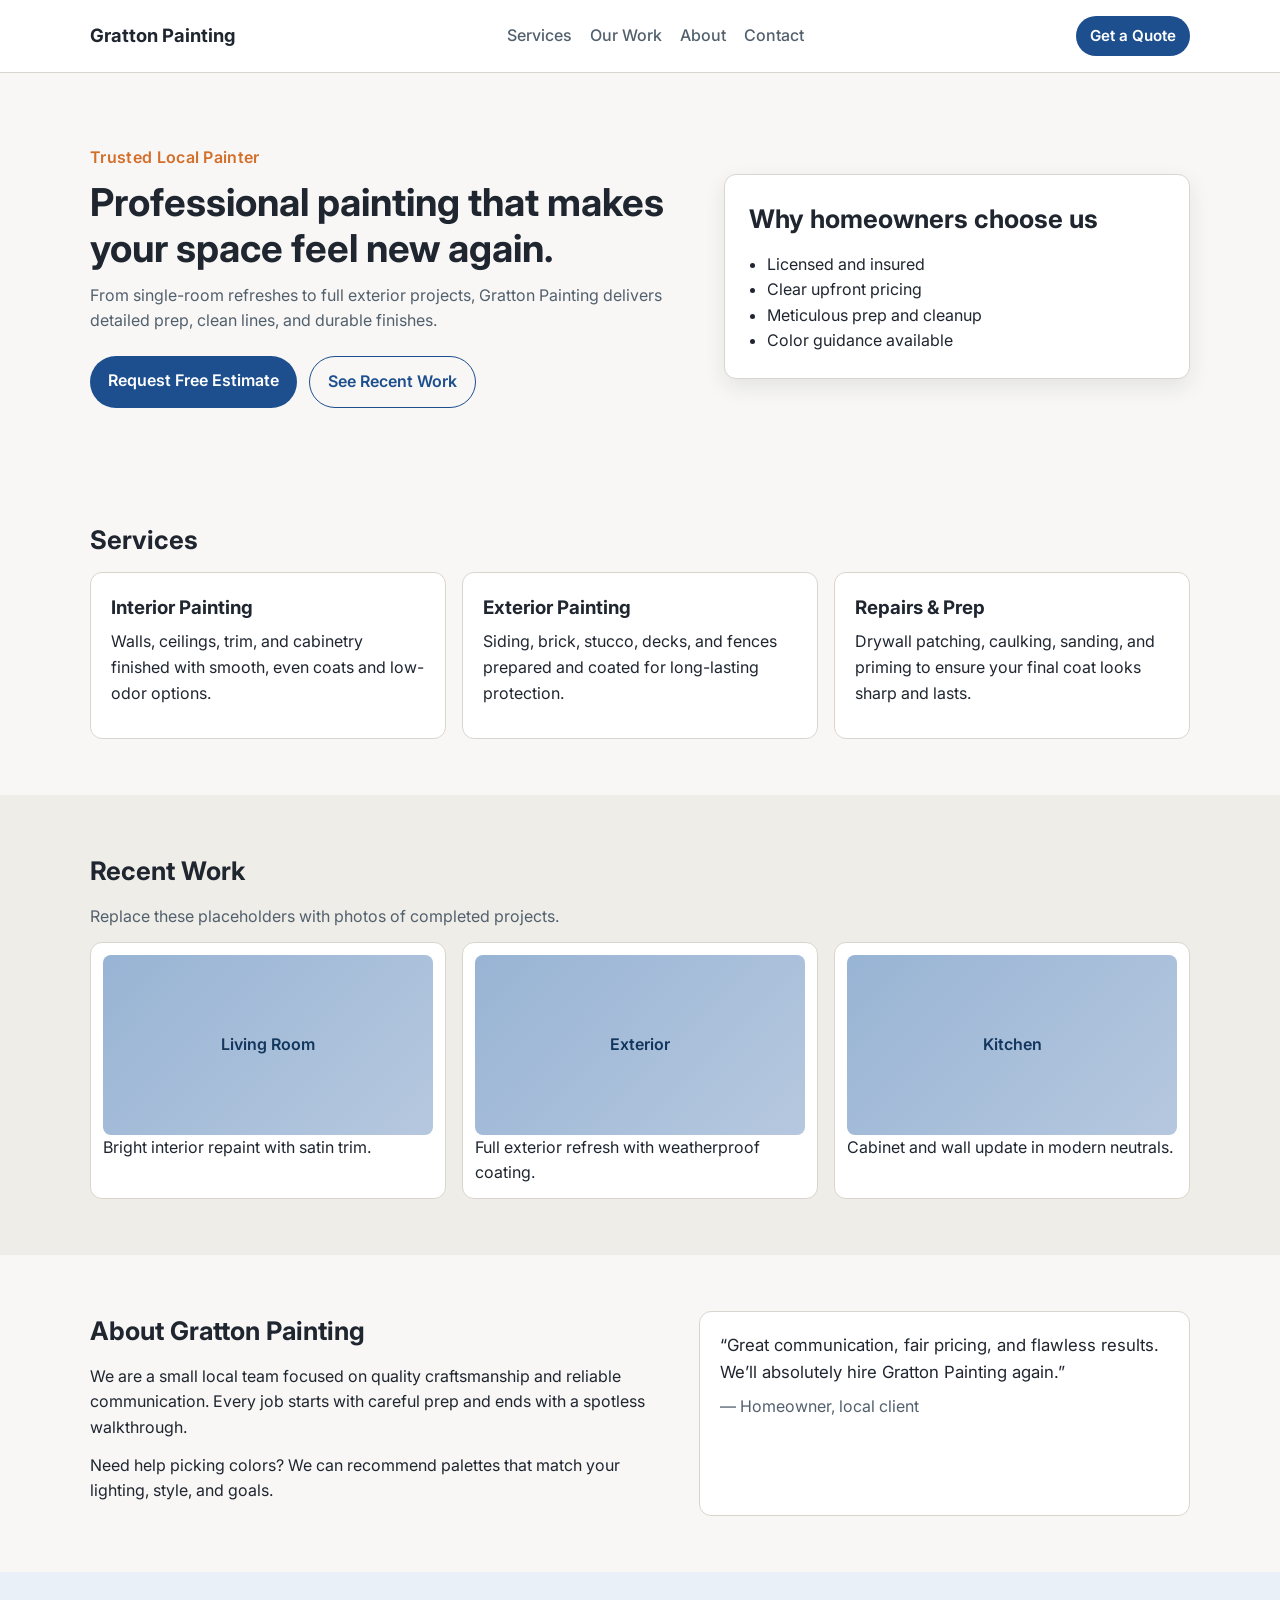
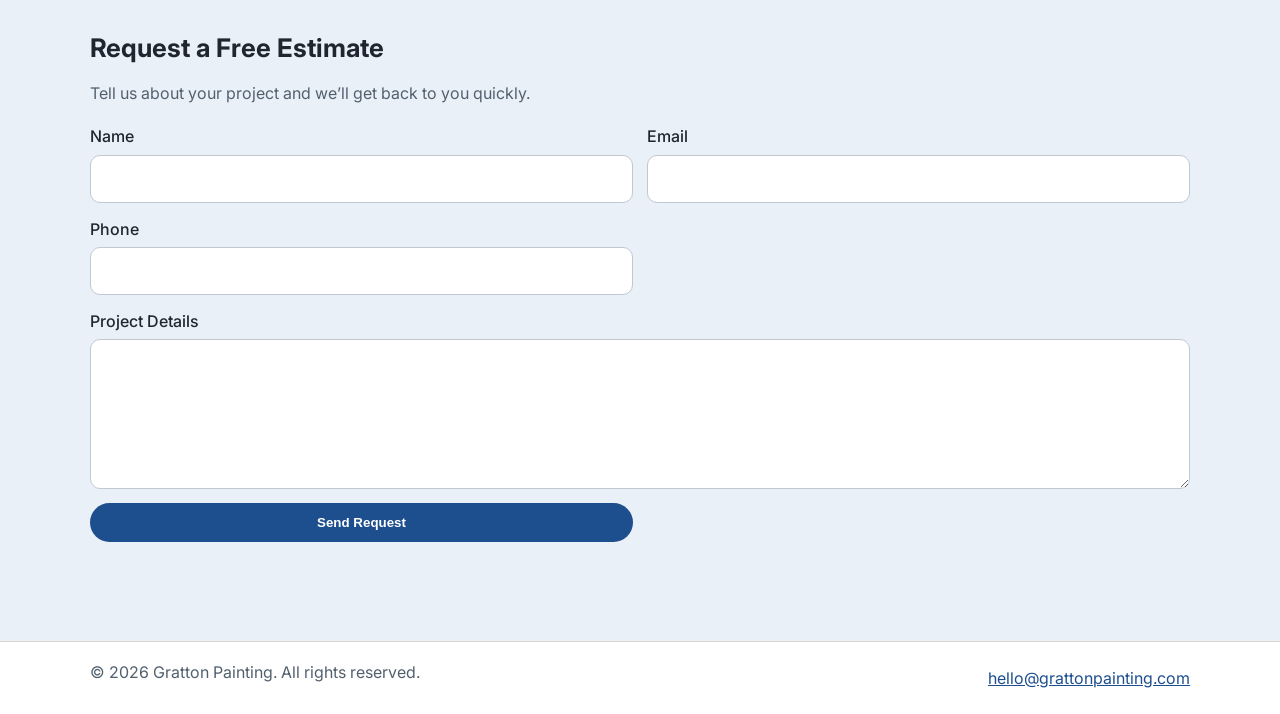
==== GrattonPainting/index.html @ 3ad01ba9 "Add GrattonPainting marketing site starter Co-authored-by: rdytowrk <rdytowrk@users.noreply.github.c" ====
<!doctype html>
<html lang="en">
  <head>
    <meta charset="UTF-8" />
    <meta name="viewport" content="width=device-width, initial-scale=1.0" />
    <meta
      name="description"
      content="Gratton Painting delivers residential and commercial painting with reliable prep, clean finishes, and friendly service."
    />
    <title>Gratton Painting | Interior & Exterior Painting</title>
    <link rel="preconnect" href="https://fonts.googleapis.com" />
    <link rel="preconnect" href="https://fonts.gstatic.com" crossorigin />
    <link
      href="https://fonts.googleapis.com/css2?family=Inter:wght@400;500;600;700&display=swap"
      rel="stylesheet"
    />
    <link rel="stylesheet" href="styles.css" />
  </head>
  <body>
    <header class="site-header">
      <div class="container nav-wrap">
        <a href="#top" class="brand">Gratton Painting</a>
        <nav aria-label="Primary navigation">
          <ul class="nav-list">
            <li><a href="#services">Services</a></li>
            <li><a href="#work">Our Work</a></li>
            <li><a href="#about">About</a></li>
            <li><a href="#contact">Contact</a></li>
          </ul>
        </nav>
        <a class="btn btn-small" href="#contact">Get a Quote</a>
      </div>
    </header>

    <main id="top">
      <section class="hero">
        <div class="container hero-grid">
          <div>
            <p class="eyebrow">Trusted Local Painter</p>
            <h1>Professional painting that makes your space feel new again.</h1>
            <p class="hero-copy">
              From single-room refreshes to full exterior projects, Gratton
              Painting delivers detailed prep, clean lines, and durable
              finishes.
            </p>
            <div class="hero-actions">
              <a class="btn" href="#contact">Request Free Estimate</a>
              <a class="btn btn-outline" href="#work">See Recent Work</a>
            </div>
          </div>
          <div class="hero-card" aria-hidden="true">
            <h2>Why homeowners choose us</h2>
            <ul>
              <li>Licensed and insured</li>
              <li>Clear upfront pricing</li>
              <li>Meticulous prep and cleanup</li>
              <li>Color guidance available</li>
            </ul>
          </div>
        </div>
      </section>

      <section id="services" class="section">
        <div class="container">
          <h2>Services</h2>
          <div class="card-grid">
            <article class="card">
              <h3>Interior Painting</h3>
              <p>
                Walls, ceilings, trim, and cabinetry finished with smooth,
                even coats and low-odor options.
              </p>
            </article>
            <article class="card">
              <h3>Exterior Painting</h3>
              <p>
                Siding, brick, stucco, decks, and fences prepared and coated
                for long-lasting protection.
              </p>
            </article>
            <article class="card">
              <h3>Repairs & Prep</h3>
              <p>
                Drywall patching, caulking, sanding, and priming to ensure your
                final coat looks sharp and lasts.
              </p>
            </article>
          </div>
        </div>
      </section>

      <section id="work" class="section section-muted">
        <div class="container">
          <h2>Recent Work</h2>
          <p class="section-copy">
            Replace these placeholders with photos of completed projects.
          </p>
          <div class="gallery-grid">
            <figure class="gallery-item">
              <div class="placeholder" aria-hidden="true">Living Room</div>
              <figcaption>Bright interior repaint with satin trim.</figcaption>
            </figure>
            <figure class="gallery-item">
              <div class="placeholder" aria-hidden="true">Exterior</div>
              <figcaption>Full exterior refresh with weatherproof coating.</figcaption>
            </figure>
            <figure class="gallery-item">
              <div class="placeholder" aria-hidden="true">Kitchen</div>
              <figcaption>Cabinet and wall update in modern neutrals.</figcaption>
            </figure>
          </div>
        </div>
      </section>

      <section id="about" class="section">
        <div class="container about-wrap">
          <div>
            <h2>About Gratton Painting</h2>
            <p>
              We are a small local team focused on quality craftsmanship and
              reliable communication. Every job starts with careful prep and
              ends with a spotless walkthrough.
            </p>
            <p>
              Need help picking colors? We can recommend palettes that match
              your lighting, style, and goals.
            </p>
          </div>
          <aside class="testimonial">
            <blockquote>
              “Great communication, fair pricing, and flawless results. We’ll
              absolutely hire Gratton Painting again.”
            </blockquote>
            <p class="testimonial-author">— Homeowner, local client</p>
          </aside>
        </div>
      </section>

      <section id="contact" class="section section-accent">
        <div class="container">
          <h2>Request a Free Estimate</h2>
          <p class="section-copy">
            Tell us about your project and we’ll get back to you quickly.
          </p>
          <form class="contact-form" action="#" method="post">
            <label>
              Name
              <input type="text" name="name" required />
            </label>
            <label>
              Email
              <input type="email" name="email" required />
            </label>
            <label>
              Phone
              <input type="tel" name="phone" />
            </label>
            <label class="full-width">
              Project Details
              <textarea name="message" rows="5" required></textarea>
            </label>
            <button class="btn" type="submit">Send Request</button>
          </form>
          <p id="form-status" class="form-status" aria-live="polite"></p>
        </div>
      </section>
    </main>

    <footer class="site-footer">
      <div class="container footer-wrap">
        <p>&copy; <span id="year"></span> Gratton Painting. All rights reserved.</p>
        <a href="mailto:hello@grattonpainting.com">hello@grattonpainting.com</a>
      </div>
    </footer>

    <script src="script.js"></script>
  </body>
</html>
---- GrattonPainting/styles.css ----
:root {
  --bg: #f8f7f5;
  --surface: #ffffff;
  --surface-muted: #efede8;
  --text: #1f2630;
  --text-soft: #52606e;
  --primary: #1d4f8f;
  --primary-dark: #163e70;
  --accent: #d36f2b;
  --border: #d9d5ce;
  --radius: 12px;
  --shadow: 0 8px 22px rgba(12, 29, 45, 0.09);
}

*,
*::before,
*::after {
  box-sizing: border-box;
}

body {
  margin: 0;
  font-family: "Inter", system-ui, -apple-system, BlinkMacSystemFont, "Segoe UI",
    sans-serif;
  color: var(--text);
  background: var(--bg);
  line-height: 1.6;
}

a {
  color: var(--primary);
}

.container {
  width: min(1100px, 92%);
  margin: 0 auto;
}

.site-header {
  position: sticky;
  top: 0;
  background: rgba(255, 255, 255, 0.95);
  backdrop-filter: blur(8px);
  border-bottom: 1px solid var(--border);
  z-index: 10;
}

.nav-wrap {
  min-height: 72px;
  display: flex;
  align-items: center;
  justify-content: space-between;
  gap: 16px;
}

.brand {
  color: var(--text);
  text-decoration: none;
  font-weight: 700;
  font-size: 1.15rem;
}

.nav-list {
  display: flex;
  gap: 18px;
  list-style: none;
  margin: 0;
  padding: 0;
}

.nav-list a {
  text-decoration: none;
  color: var(--text-soft);
  font-weight: 500;
}

.nav-list a:hover {
  color: var(--primary);
}

.hero {
  padding: 72px 0 56px;
}

.hero-grid {
  display: grid;
  grid-template-columns: 1.3fr 1fr;
  gap: 28px;
  align-items: center;
}

.eyebrow {
  display: inline-block;
  margin-bottom: 8px;
  color: var(--accent);
  font-weight: 600;
  letter-spacing: 0.02em;
}

h1 {
  font-size: clamp(2rem, 3vw, 3rem);
  line-height: 1.2;
  margin: 0 0 12px;
}

h2 {
  font-size: clamp(1.5rem, 2vw, 2rem);
  margin: 0 0 12px;
}

h3 {
  margin: 0 0 6px;
}

p {
  margin: 0 0 12px;
}

.hero-copy,
.section-copy {
  color: var(--text-soft);
  max-width: 70ch;
}

.hero-card {
  background: var(--surface);
  border: 1px solid var(--border);
  border-radius: var(--radius);
  box-shadow: var(--shadow);
  padding: 24px;
}

.hero-card ul {
  margin: 12px 0 0;
  padding-left: 18px;
}

.hero-actions {
  display: flex;
  gap: 12px;
  margin-top: 22px;
  flex-wrap: wrap;
}

.btn {
  display: inline-block;
  background: var(--primary);
  color: #fff;
  text-decoration: none;
  border: 0;
  border-radius: 999px;
  padding: 12px 18px;
  font-weight: 600;
  cursor: pointer;
}

.btn:hover {
  background: var(--primary-dark);
}

.btn-outline {
  background: transparent;
  color: var(--primary);
  border: 1px solid var(--primary);
}

.btn-outline:hover {
  color: #fff;
  background: var(--primary);
}

.btn-small {
  padding: 8px 14px;
  font-size: 0.95rem;
}

.section {
  padding: 56px 0;
}

.section-muted {
  background: var(--surface-muted);
}

.section-accent {
  background: #eaf0f8;
}

.card-grid {
  display: grid;
  gap: 16px;
  grid-template-columns: repeat(3, minmax(0, 1fr));
}

.card {
  background: var(--surface);
  border: 1px solid var(--border);
  border-radius: var(--radius);
  padding: 20px;
}

.gallery-grid {
  display: grid;
  grid-template-columns: repeat(3, minmax(0, 1fr));
  gap: 16px;
}

.gallery-item {
  background: var(--surface);
  border: 1px solid var(--border);
  border-radius: var(--radius);
  padding: 12px;
  margin: 0;
}

.placeholder {
  height: 180px;
  border-radius: 8px;
  background: linear-gradient(135deg, #98b4d4, #b6c8df);
  display: grid;
  place-items: center;
  font-weight: 600;
  color: #12365d;
}

.about-wrap {
  display: grid;
  grid-template-columns: 1.2fr 1fr;
  gap: 20px;
}

.testimonial {
  background: var(--surface);
  border: 1px solid var(--border);
  border-radius: var(--radius);
  padding: 20px;
}

.testimonial blockquote {
  margin: 0 0 8px;
  font-size: 1.05rem;
}

.testimonial-author {
  margin: 0;
  color: var(--text-soft);
}

.contact-form {
  margin-top: 18px;
  display: grid;
  grid-template-columns: repeat(2, minmax(0, 1fr));
  gap: 14px;
}

.contact-form label {
  display: flex;
  flex-direction: column;
  gap: 5px;
  font-weight: 500;
}

.full-width {
  grid-column: 1 / -1;
}

input,
textarea {
  width: 100%;
  padding: 10px 12px;
  border: 1px solid #bfc8d3;
  border-radius: 10px;
  font: inherit;
}

input:focus,
textarea:focus {
  outline: 2px solid #9fbde4;
  outline-offset: 1px;
}

.form-status {
  min-height: 1.2em;
  margin-top: 12px;
  color: var(--primary-dark);
  font-weight: 500;
}

.site-footer {
  border-top: 1px solid var(--border);
  background: #fff;
}

.footer-wrap {
  min-height: 72px;
  display: flex;
  align-items: center;
  justify-content: space-between;
  gap: 12px;
  color: var(--text-soft);
}

@media (max-width: 900px) {
  .hero-grid,
  .about-wrap {
    grid-template-columns: 1fr;
  }

  .card-grid,
  .gallery-grid {
    grid-template-columns: 1fr 1fr;
  }
}

@media (max-width: 720px) {
  .nav-wrap {
    flex-wrap: wrap;
    padding: 10px 0;
  }

  .nav-list {
    order: 3;
    width: 100%;
    justify-content: space-between;
  }

  .card-grid,
  .gallery-grid,
  .contact-form {
    grid-template-columns: 1fr;
  }

  .footer-wrap {
    flex-direction: column;
    justify-content: center;
    text-align: center;
    padding: 12px 0;
  }
}
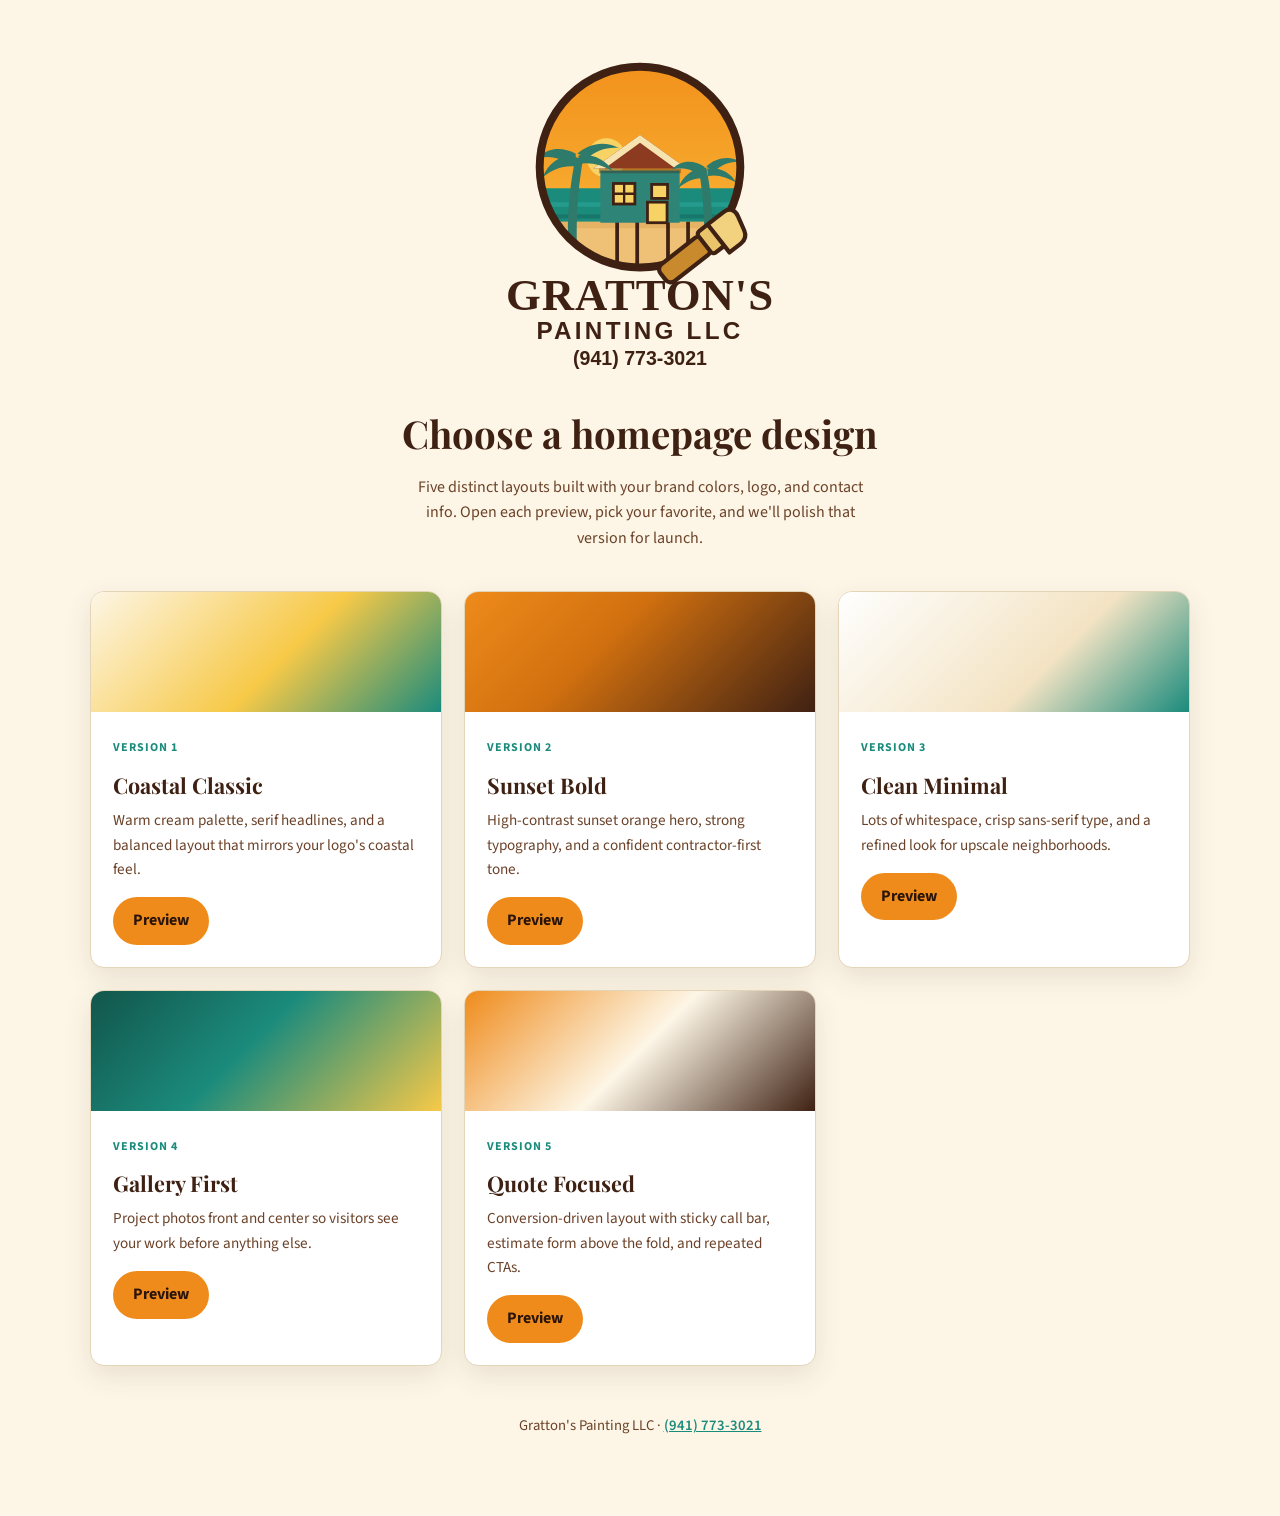
==== commit 0bf088fb: "Complete GrattonPainting site with five design versions - Add five branded homepage designs (coastal" ====
--- a/GrattonPainting/index.html
+++ b/GrattonPainting/index.html
@@ -3,176 +3,259 @@
   <head>
     <meta charset="UTF-8" />
     <meta name="viewport" content="width=device-width, initial-scale=1.0" />
+    <title>Gratton's Painting LLC — Design Chooser</title>
     <meta
       name="description"
-      content="Gratton Painting delivers residential and commercial painting with reliable prep, clean finishes, and friendly service."
+      content="Preview five homepage design options for Gratton's Painting LLC and pick the one you want to launch."
     />
-    <title>Gratton Painting | Interior & Exterior Painting</title>
     <link rel="preconnect" href="https://fonts.googleapis.com" />
     <link rel="preconnect" href="https://fonts.gstatic.com" crossorigin />
     <link
-      href="https://fonts.googleapis.com/css2?family=Inter:wght@400;500;600;700&display=swap"
+      href="https://fonts.googleapis.com/css2?family=Playfair+Display:wght@600;700&family=Source+Sans+3:wght@400;600;700&display=swap"
       rel="stylesheet"
     />
-    <link rel="stylesheet" href="styles.css" />
+    <style>
+      :root {
+        --brown: #3f2113;
+        --brown-soft: #6b4229;
+        --orange: #ef8b1b;
+        --teal: #1b8b7c;
+        --sand: #f3e3c3;
+        --cream: #fdf6e6;
+        --surface: #ffffff;
+        --border: #e3d5b8;
+        --radius: 14px;
+        --shadow: 0 10px 28px rgba(63, 33, 19, 0.1);
+      }
+
+      *,
+      *::before,
+      *::after {
+        box-sizing: border-box;
+      }
+
+      body {
+        margin: 0;
+        font-family: "Source Sans 3", system-ui, sans-serif;
+        background: var(--cream);
+        color: var(--brown);
+        line-height: 1.6;
+      }
+
+      .wrap {
+        width: min(1100px, 92%);
+        margin: 0 auto;
+        padding: 48px 0 64px;
+      }
+
+      header {
+        text-align: center;
+        margin-bottom: 40px;
+      }
+
+      .logo {
+        width: min(280px, 70%);
+        margin: 0 auto 20px;
+      }
+
+      h1 {
+        font-family: "Playfair Display", Georgia, serif;
+        font-size: clamp(1.8rem, 3vw, 2.6rem);
+        margin: 0 0 10px;
+      }
+
+      .lede {
+        color: var(--brown-soft);
+        max-width: 58ch;
+        margin: 0 auto;
+      }
+
+      .grid {
+        display: grid;
+        grid-template-columns: repeat(auto-fit, minmax(300px, 1fr));
+        gap: 22px;
+      }
+
+      .card {
+        background: var(--surface);
+        border: 1px solid var(--border);
+        border-radius: var(--radius);
+        box-shadow: var(--shadow);
+        overflow: hidden;
+        transition: transform 0.15s ease, box-shadow 0.15s ease;
+      }
+
+      .card:hover {
+        transform: translateY(-3px);
+        box-shadow: 0 14px 36px rgba(63, 33, 19, 0.14);
+      }
+
+      .swatch {
+        height: 120px;
+      }
+
+      .swatch-v1 {
+        background: linear-gradient(135deg, #fdf6e6, #f7c948 55%, #1b8b7c);
+      }
+
+      .swatch-v2 {
+        background: linear-gradient(135deg, #ef8b1b, #d1700f 40%, #3f2113);
+      }
+
+      .swatch-v3 {
+        background: linear-gradient(135deg, #ffffff, #f3e3c3 60%, #1b8b7c);
+      }
+
+      .swatch-v4 {
+        background: linear-gradient(135deg, #12554b, #1b8b7c 45%, #f7c948);
+      }
+
+      .swatch-v5 {
+        background: linear-gradient(135deg, #ef8b1b, #fdf6e6 50%, #3f2113);
+      }
+
+      .card-body {
+        padding: 22px;
+      }
+
+      .card h2 {
+        font-family: "Playfair Display", Georgia, serif;
+        font-size: 1.35rem;
+        margin: 0 0 6px;
+      }
+
+      .tag {
+        display: inline-block;
+        font-size: 0.75rem;
+        font-weight: 700;
+        letter-spacing: 0.08em;
+        text-transform: uppercase;
+        color: var(--teal);
+        margin-bottom: 10px;
+      }
+
+      .card p {
+        margin: 0 0 16px;
+        color: var(--brown-soft);
+        font-size: 0.95rem;
+      }
+
+      .btn {
+        display: inline-block;
+        background: var(--orange);
+        color: #2a1409;
+        text-decoration: none;
+        font-weight: 700;
+        padding: 11px 20px;
+        border-radius: 999px;
+      }
+
+      .btn:hover {
+        background: #d1700f;
+      }
+
+      footer {
+        text-align: center;
+        margin-top: 48px;
+        color: var(--brown-soft);
+        font-size: 0.92rem;
+      }
+
+      footer a {
+        color: var(--teal);
+        font-weight: 600;
+      }
+    </style>
   </head>
   <body>
-    <header class="site-header">
-      <div class="container nav-wrap">
-        <a href="#top" class="brand">Gratton Painting</a>
-        <nav aria-label="Primary navigation">
-          <ul class="nav-list">
-            <li><a href="#services">Services</a></li>
-            <li><a href="#work">Our Work</a></li>
-            <li><a href="#about">About</a></li>
-            <li><a href="#contact">Contact</a></li>
-          </ul>
-        </nav>
-        <a class="btn btn-small" href="#contact">Get a Quote</a>
+    <div class="wrap">
+      <header>
+        <img
+          class="logo"
+          src="assets/logo.svg"
+          alt="Gratton's Painting LLC"
+        />
+        <h1>Choose a homepage design</h1>
+        <p class="lede">
+          Five distinct layouts built with your brand colors, logo, and
+          contact info. Open each preview, pick your favorite, and we'll polish
+          that version for launch.
+        </p>
+      </header>
+
+      <div class="grid">
+        <article class="card">
+          <div class="swatch swatch-v1" aria-hidden="true"></div>
+          <div class="card-body">
+            <span class="tag">Version 1</span>
+            <h2>Coastal Classic</h2>
+            <p>
+              Warm cream palette, serif headlines, and a balanced layout that
+              mirrors your logo's coastal feel.
+            </p>
+            <a class="btn" href="versions/v1-coastal-classic/">Preview</a>
+          </div>
+        </article>
+
+        <article class="card">
+          <div class="swatch swatch-v2" aria-hidden="true"></div>
+          <div class="card-body">
+            <span class="tag">Version 2</span>
+            <h2>Sunset Bold</h2>
+            <p>
+              High-contrast sunset orange hero, strong typography, and a
+              confident contractor-first tone.
+            </p>
+            <a class="btn" href="versions/v2-sunset-bold/">Preview</a>
+          </div>
+        </article>
+
+        <article class="card">
+          <div class="swatch swatch-v3" aria-hidden="true"></div>
+          <div class="card-body">
+            <span class="tag">Version 3</span>
+            <h2>Clean Minimal</h2>
+            <p>
+              Lots of whitespace, crisp sans-serif type, and a refined look for
+              upscale neighborhoods.
+            </p>
+            <a class="btn" href="versions/v3-clean-minimal/">Preview</a>
+          </div>
+        </article>
+
+        <article class="card">
+          <div class="swatch swatch-v4" aria-hidden="true"></div>
+          <div class="card-body">
+            <span class="tag">Version 4</span>
+            <h2>Gallery First</h2>
+            <p>
+              Project photos front and center so visitors see your work before
+              anything else.
+            </p>
+            <a class="btn" href="versions/v4-gallery-first/">Preview</a>
+          </div>
+        </article>
+
+        <article class="card">
+          <div class="swatch swatch-v5" aria-hidden="true"></div>
+          <div class="card-body">
+            <span class="tag">Version 5</span>
+            <h2>Quote Focused</h2>
+            <p>
+              Conversion-driven layout with sticky call bar, estimate form above
+              the fold, and repeated CTAs.
+            </p>
+            <a class="btn" href="versions/v5-quote-focused/">Preview</a>
+          </div>
+        </article>
       </div>
-    </header>
-
-    <main id="top">
-      <section class="hero">
-        <div class="container hero-grid">
-          <div>
-            <p class="eyebrow">Trusted Local Painter</p>
-            <h1>Professional painting that makes your space feel new again.</h1>
-            <p class="hero-copy">
-              From single-room refreshes to full exterior projects, Gratton
-              Painting delivers detailed prep, clean lines, and durable
-              finishes.
-            </p>
-            <div class="hero-actions">
-              <a class="btn" href="#contact">Request Free Estimate</a>
-              <a class="btn btn-outline" href="#work">See Recent Work</a>
-            </div>
-          </div>
-          <div class="hero-card" aria-hidden="true">
-            <h2>Why homeowners choose us</h2>
-            <ul>
-              <li>Licensed and insured</li>
-              <li>Clear upfront pricing</li>
-              <li>Meticulous prep and cleanup</li>
-              <li>Color guidance available</li>
-            </ul>
-          </div>
-        </div>
-      </section>
-
-      <section id="services" class="section">
-        <div class="container">
-          <h2>Services</h2>
-          <div class="card-grid">
-            <article class="card">
-              <h3>Interior Painting</h3>
-              <p>
-                Walls, ceilings, trim, and cabinetry finished with smooth,
-                even coats and low-odor options.
-              </p>
-            </article>
-            <article class="card">
-              <h3>Exterior Painting</h3>
-              <p>
-                Siding, brick, stucco, decks, and fences prepared and coated
-                for long-lasting protection.
-              </p>
-            </article>
-            <article class="card">
-              <h3>Repairs & Prep</h3>
-              <p>
-                Drywall patching, caulking, sanding, and priming to ensure your
-                final coat looks sharp and lasts.
-              </p>
-            </article>
-          </div>
-        </div>
-      </section>
-
-      <section id="work" class="section section-muted">
-        <div class="container">
-          <h2>Recent Work</h2>
-          <p class="section-copy">
-            Replace these placeholders with photos of completed projects.
-          </p>
-          <div class="gallery-grid">
-            <figure class="gallery-item">
-              <div class="placeholder" aria-hidden="true">Living Room</div>
-              <figcaption>Bright interior repaint with satin trim.</figcaption>
-            </figure>
-            <figure class="gallery-item">
-              <div class="placeholder" aria-hidden="true">Exterior</div>
-              <figcaption>Full exterior refresh with weatherproof coating.</figcaption>
-            </figure>
-            <figure class="gallery-item">
-              <div class="placeholder" aria-hidden="true">Kitchen</div>
-              <figcaption>Cabinet and wall update in modern neutrals.</figcaption>
-            </figure>
-          </div>
-        </div>
-      </section>
-
-      <section id="about" class="section">
-        <div class="container about-wrap">
-          <div>
-            <h2>About Gratton Painting</h2>
-            <p>
-              We are a small local team focused on quality craftsmanship and
-              reliable communication. Every job starts with careful prep and
-              ends with a spotless walkthrough.
-            </p>
-            <p>
-              Need help picking colors? We can recommend palettes that match
-              your lighting, style, and goals.
-            </p>
-          </div>
-          <aside class="testimonial">
-            <blockquote>
-              “Great communication, fair pricing, and flawless results. We’ll
-              absolutely hire Gratton Painting again.”
-            </blockquote>
-            <p class="testimonial-author">— Homeowner, local client</p>
-          </aside>
-        </div>
-      </section>
-
-      <section id="contact" class="section section-accent">
-        <div class="container">
-          <h2>Request a Free Estimate</h2>
-          <p class="section-copy">
-            Tell us about your project and we’ll get back to you quickly.
-          </p>
-          <form class="contact-form" action="#" method="post">
-            <label>
-              Name
-              <input type="text" name="name" required />
-            </label>
-            <label>
-              Email
-              <input type="email" name="email" required />
-            </label>
-            <label>
-              Phone
-              <input type="tel" name="phone" />
-            </label>
-            <label class="full-width">
-              Project Details
-              <textarea name="message" rows="5" required></textarea>
-            </label>
-            <button class="btn" type="submit">Send Request</button>
-          </form>
-          <p id="form-status" class="form-status" aria-live="polite"></p>
-        </div>
-      </section>
-    </main>
-
-    <footer class="site-footer">
-      <div class="container footer-wrap">
-        <p>&copy; <span id="year"></span> Gratton Painting. All rights reserved.</p>
-        <a href="mailto:hello@grattonpainting.com">hello@grattonpainting.com</a>
-      </div>
-    </footer>
-
-    <script src="script.js"></script>
+
+      <footer>
+        <p>
+          Gratton's Painting LLC &middot;
+          <a href="tel:+19417733021">(941) 773-3021</a>
+        </p>
+      </footer>
+    </div>
   </body>
 </html>
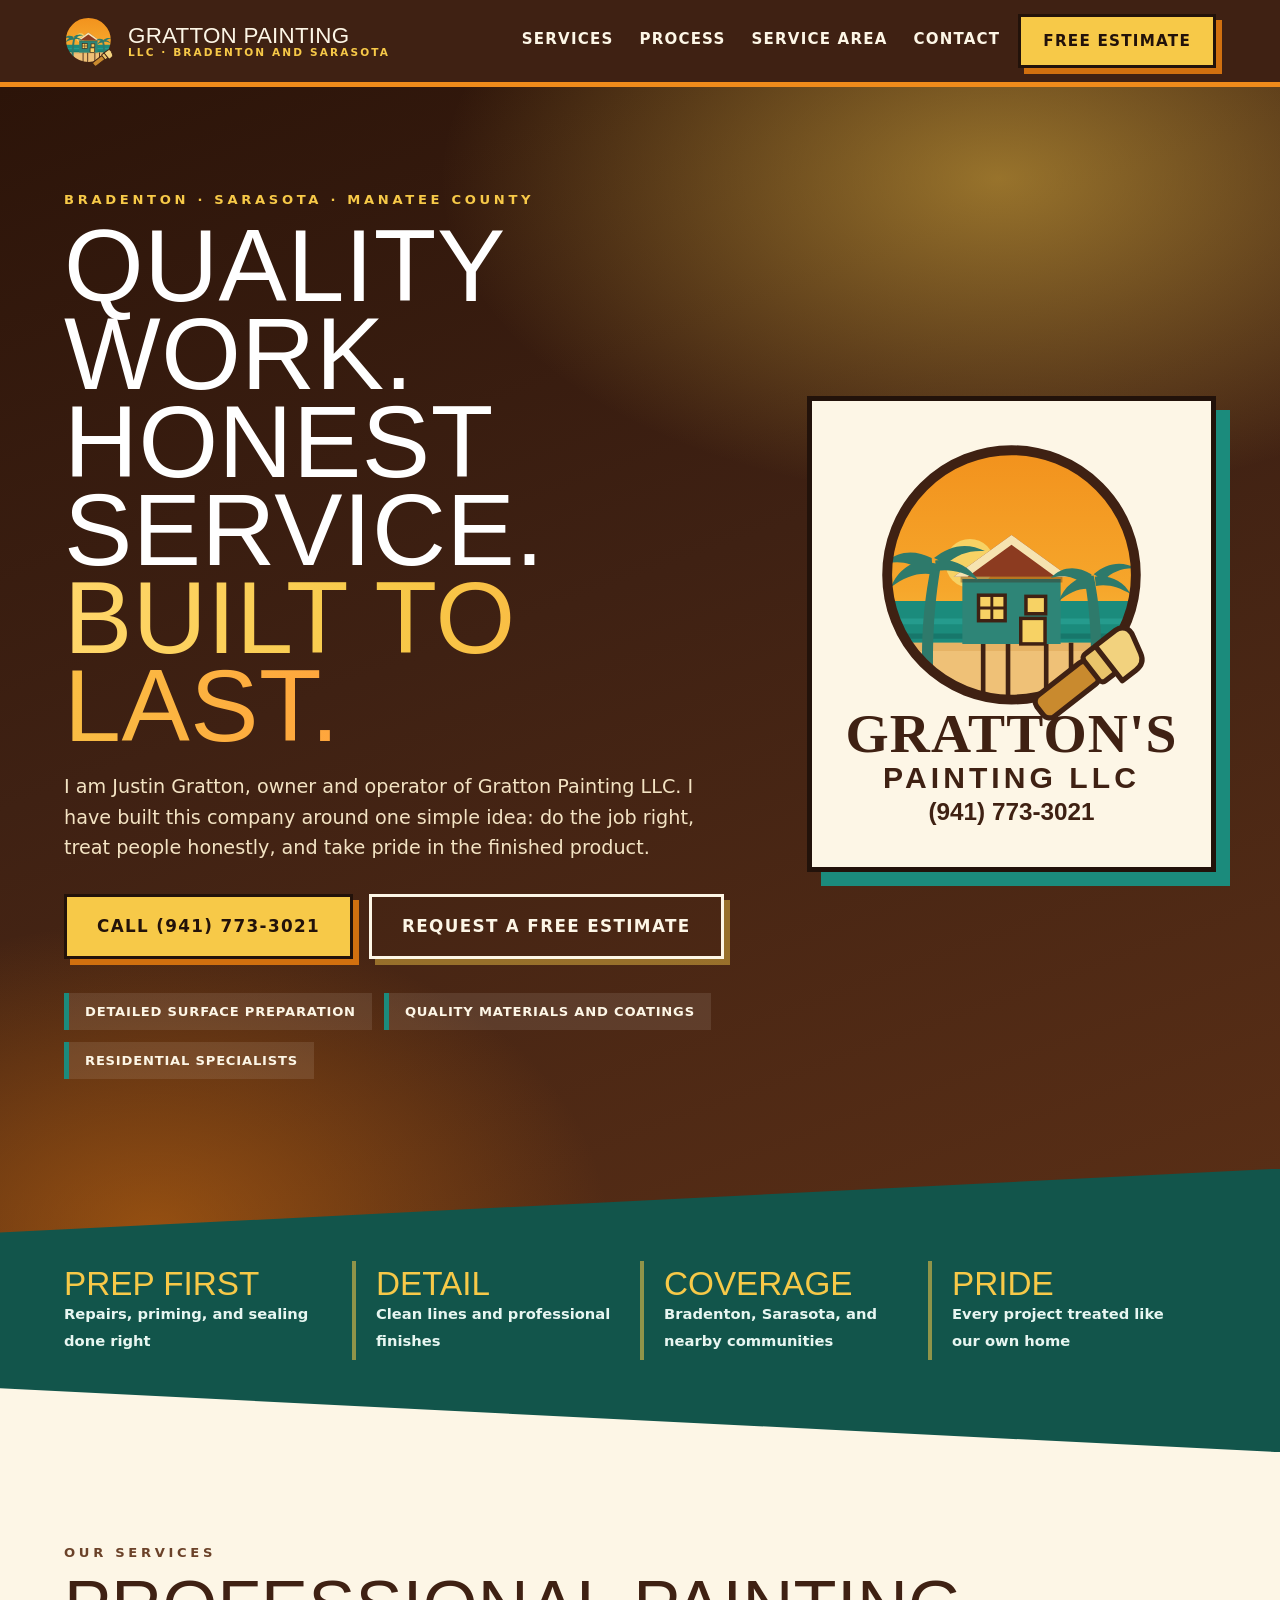
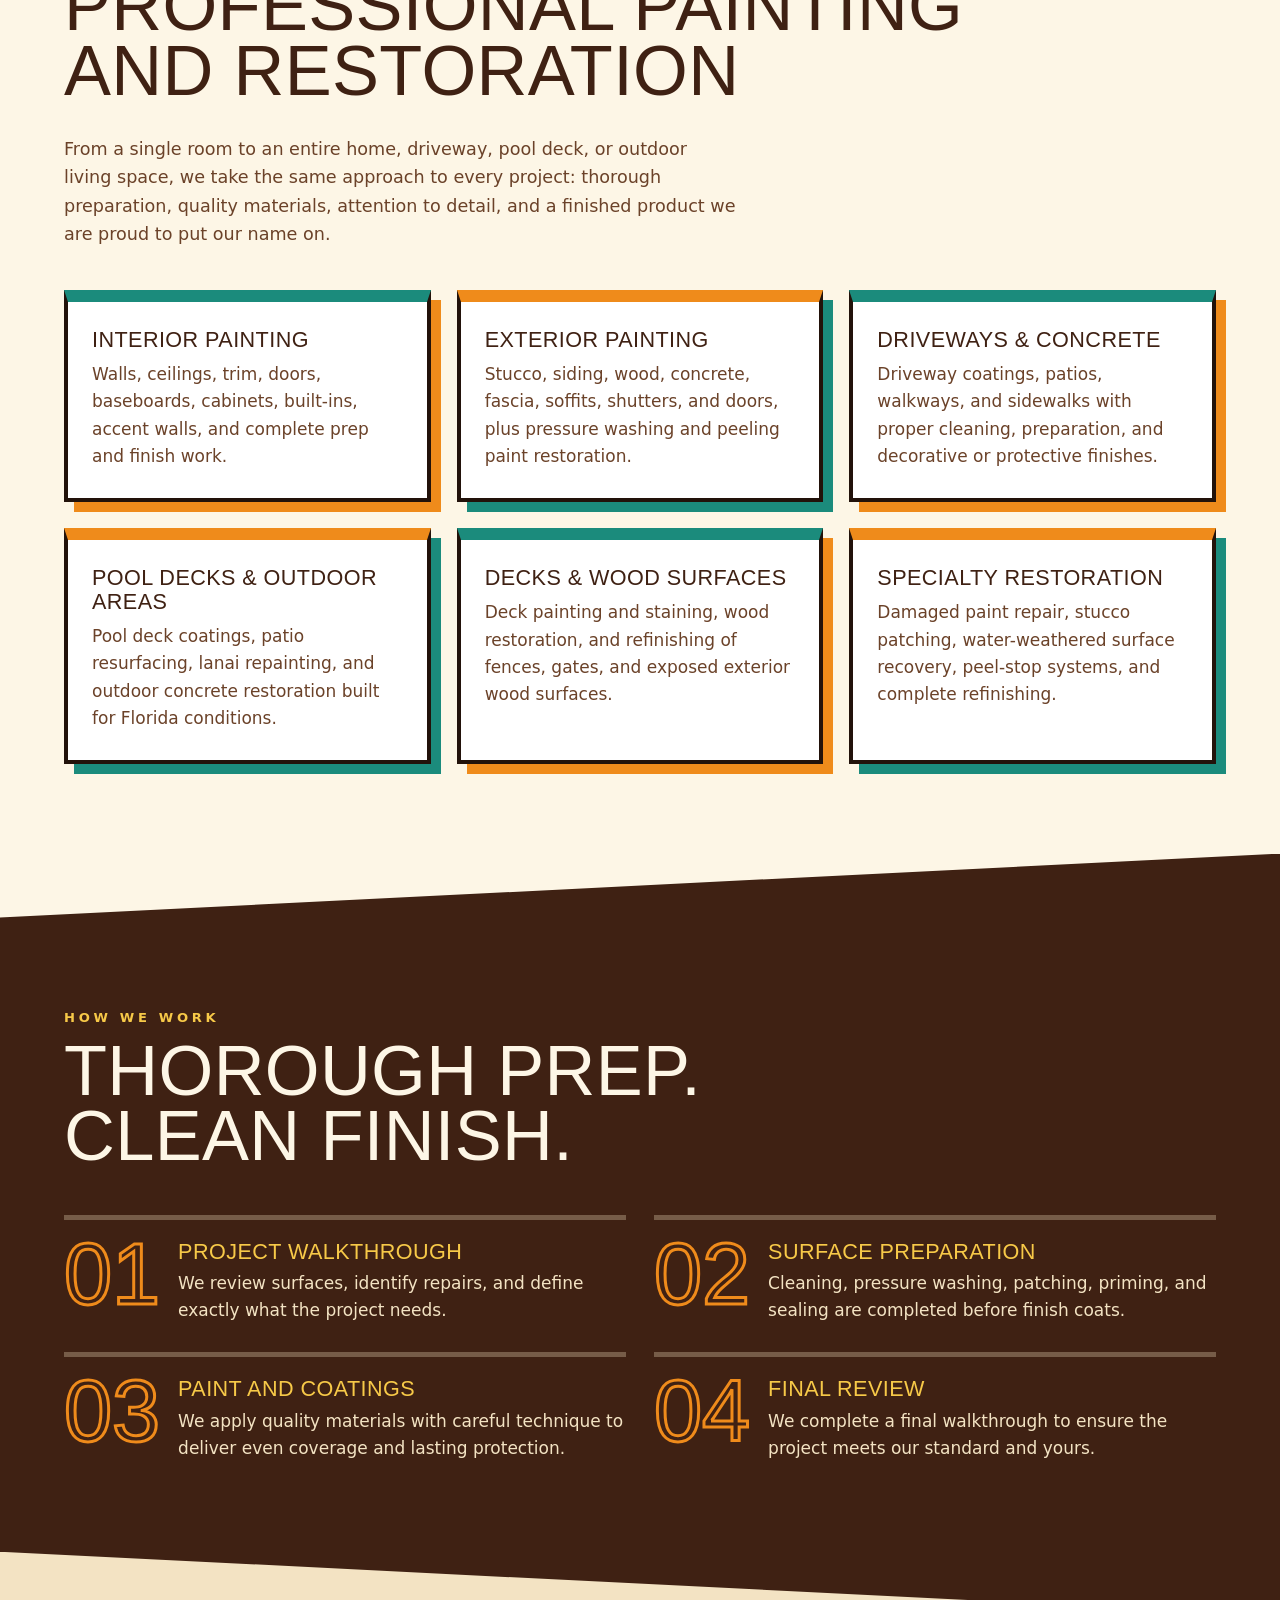
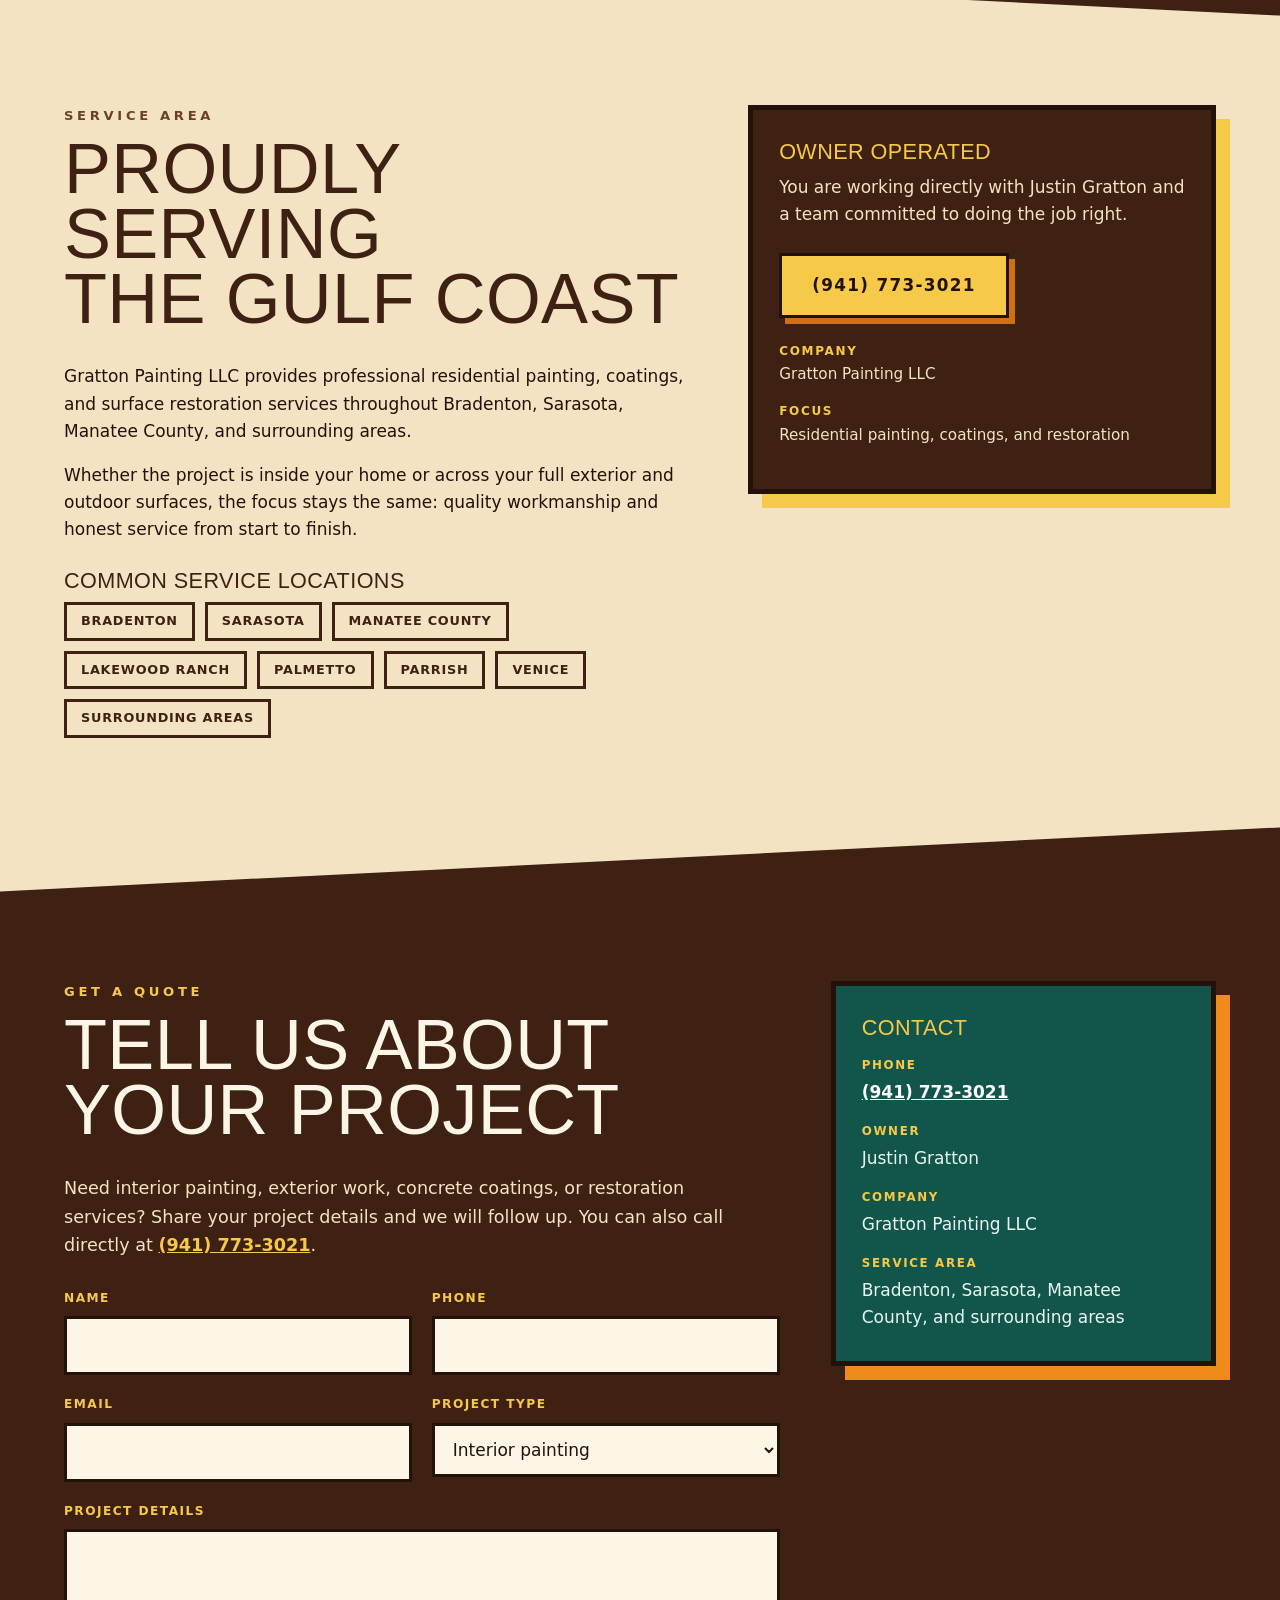
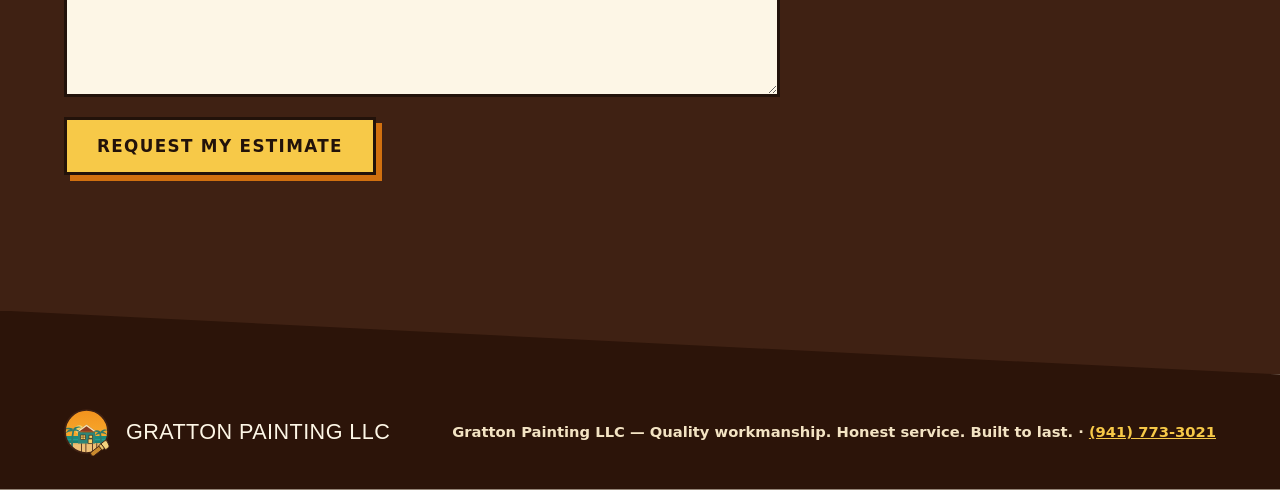
==== commit 9641986b: "Convert GrattonPainting to single Sunset Bold production site" ====
--- a/GrattonPainting/index.html
+++ b/GrattonPainting/index.html
@@ -3,259 +3,326 @@
   <head>
     <meta charset="UTF-8" />
     <meta name="viewport" content="width=device-width, initial-scale=1.0" />
-    <title>Gratton's Painting LLC — Design Chooser</title>
+    <title>Gratton Painting LLC | Residential Painting and Surface Restoration</title>
     <meta
       name="description"
-      content="Preview five homepage design options for Gratton's Painting LLC and pick the one you want to launch."
+      content="Gratton Painting LLC provides interior and exterior painting, coatings, and surface restoration services throughout Bradenton, Sarasota, Manatee County, and surrounding areas."
     />
     <link rel="preconnect" href="https://fonts.googleapis.com" />
     <link rel="preconnect" href="https://fonts.gstatic.com" crossorigin />
     <link
-      href="https://fonts.googleapis.com/css2?family=Playfair+Display:wght@600;700&family=Source+Sans+3:wght@400;600;700&display=swap"
+      href="https://fonts.googleapis.com/css2?family=Anton&family=Barlow:wght@400;500;600;700;800&display=swap"
       rel="stylesheet"
     />
-    <style>
-      :root {
-        --brown: #3f2113;
-        --brown-soft: #6b4229;
-        --orange: #ef8b1b;
-        --teal: #1b8b7c;
-        --sand: #f3e3c3;
-        --cream: #fdf6e6;
-        --surface: #ffffff;
-        --border: #e3d5b8;
-        --radius: 14px;
-        --shadow: 0 10px 28px rgba(63, 33, 19, 0.1);
-      }
-
-      *,
-      *::before,
-      *::after {
-        box-sizing: border-box;
-      }
-
-      body {
-        margin: 0;
-        font-family: "Source Sans 3", system-ui, sans-serif;
-        background: var(--cream);
-        color: var(--brown);
-        line-height: 1.6;
-      }
-
-      .wrap {
-        width: min(1100px, 92%);
-        margin: 0 auto;
-        padding: 48px 0 64px;
-      }
-
-      header {
-        text-align: center;
-        margin-bottom: 40px;
-      }
-
-      .logo {
-        width: min(280px, 70%);
-        margin: 0 auto 20px;
-      }
-
-      h1 {
-        font-family: "Playfair Display", Georgia, serif;
-        font-size: clamp(1.8rem, 3vw, 2.6rem);
-        margin: 0 0 10px;
-      }
-
-      .lede {
-        color: var(--brown-soft);
-        max-width: 58ch;
-        margin: 0 auto;
-      }
-
-      .grid {
-        display: grid;
-        grid-template-columns: repeat(auto-fit, minmax(300px, 1fr));
-        gap: 22px;
-      }
-
-      .card {
-        background: var(--surface);
-        border: 1px solid var(--border);
-        border-radius: var(--radius);
-        box-shadow: var(--shadow);
-        overflow: hidden;
-        transition: transform 0.15s ease, box-shadow 0.15s ease;
-      }
-
-      .card:hover {
-        transform: translateY(-3px);
-        box-shadow: 0 14px 36px rgba(63, 33, 19, 0.14);
-      }
-
-      .swatch {
-        height: 120px;
-      }
-
-      .swatch-v1 {
-        background: linear-gradient(135deg, #fdf6e6, #f7c948 55%, #1b8b7c);
-      }
-
-      .swatch-v2 {
-        background: linear-gradient(135deg, #ef8b1b, #d1700f 40%, #3f2113);
-      }
-
-      .swatch-v3 {
-        background: linear-gradient(135deg, #ffffff, #f3e3c3 60%, #1b8b7c);
-      }
-
-      .swatch-v4 {
-        background: linear-gradient(135deg, #12554b, #1b8b7c 45%, #f7c948);
-      }
-
-      .swatch-v5 {
-        background: linear-gradient(135deg, #ef8b1b, #fdf6e6 50%, #3f2113);
-      }
-
-      .card-body {
-        padding: 22px;
-      }
-
-      .card h2 {
-        font-family: "Playfair Display", Georgia, serif;
-        font-size: 1.35rem;
-        margin: 0 0 6px;
-      }
-
-      .tag {
-        display: inline-block;
-        font-size: 0.75rem;
-        font-weight: 700;
-        letter-spacing: 0.08em;
-        text-transform: uppercase;
-        color: var(--teal);
-        margin-bottom: 10px;
-      }
-
-      .card p {
-        margin: 0 0 16px;
-        color: var(--brown-soft);
-        font-size: 0.95rem;
-      }
-
-      .btn {
-        display: inline-block;
-        background: var(--orange);
-        color: #2a1409;
-        text-decoration: none;
-        font-weight: 700;
-        padding: 11px 20px;
-        border-radius: 999px;
-      }
-
-      .btn:hover {
-        background: #d1700f;
-      }
-
-      footer {
-        text-align: center;
-        margin-top: 48px;
-        color: var(--brown-soft);
-        font-size: 0.92rem;
-      }
-
-      footer a {
-        color: var(--teal);
-        font-weight: 600;
-      }
-    </style>
+    <link rel="stylesheet" href="versions/v2-sunset-bold/styles.css" />
   </head>
   <body>
-    <div class="wrap">
-      <header>
-        <img
-          class="logo"
-          src="assets/logo.svg"
-          alt="Gratton's Painting LLC"
-        />
-        <h1>Choose a homepage design</h1>
-        <p class="lede">
-          Five distinct layouts built with your brand colors, logo, and
-          contact info. Open each preview, pick your favorite, and we'll polish
-          that version for launch.
+    <a class="skip-link" href="#main">Skip to content</a>
+
+    <header class="masthead" id="top">
+      <div class="shell masthead-row">
+        <a class="mark" href="#top">
+          <img src="assets/logo-mark.svg" alt="" width="52" height="52" />
+          <span class="mark-type">
+            <b>Gratton Painting</b>
+            <i>LLC · Bradenton and Sarasota</i>
+          </span>
+        </a>
+
+        <button
+          class="burger"
+          type="button"
+          data-nav-toggle
+          aria-expanded="false"
+          aria-controls="main-nav"
+        >
+          <span class="burger-bars" aria-hidden="true"></span>
+          Menu
+        </button>
+
+        <nav id="main-nav" class="mainnav" data-nav aria-label="Primary">
+          <a href="#services">Services</a>
+          <a href="#process">Process</a>
+          <a href="#coverage">Service Area</a>
+          <a href="#contact">Contact</a>
+          <a class="mainnav-call" href="tel:+19417733021">(941) 773-3021</a>
+        </nav>
+
+        <a class="slab slab-sun masthead-cta" href="#contact">Free Estimate</a>
+      </div>
+    </header>
+
+    <main id="main">
+      <section class="blast">
+        <div class="shell blast-grid">
+          <div class="blast-copy">
+            <p class="kicker">Bradenton · Sarasota · Manatee County</p>
+            <h1>
+              Quality work.<br />
+              Honest service.<br />
+              <em>Built to last.</em>
+            </h1>
+            <p class="blast-lede">
+              I am Justin Gratton, owner and operator of Gratton Painting LLC.
+              I have built this company around one simple idea: do the job
+              right, treat people honestly, and take pride in the finished
+              product.
+            </p>
+            <div class="blast-actions">
+              <a class="slab slab-sun slab-xl" href="tel:+19417733021">Call (941) 773-3021</a>
+              <a class="slab slab-outline slab-xl" href="#contact">Request a free estimate</a>
+            </div>
+            <ul class="blast-points">
+              <li>Detailed surface preparation</li>
+              <li>Quality materials and coatings</li>
+              <li>Residential specialists</li>
+            </ul>
+          </div>
+
+          <div class="blast-logo">
+            <img src="assets/logo.svg" alt="Gratton Painting LLC logo" />
+          </div>
+        </div>
+      </section>
+
+      <section class="band band-teal cut cut-right" aria-label="Service standards">
+        <div class="shell band-grid">
+          <div class="band-cell">
+            <b>Prep First</b>
+            <span>Repairs, priming, and sealing done right</span>
+          </div>
+          <div class="band-cell">
+            <b>Detail</b>
+            <span>Clean lines and professional finishes</span>
+          </div>
+          <div class="band-cell">
+            <b>Coverage</b>
+            <span>Bradenton, Sarasota, and nearby communities</span>
+          </div>
+          <div class="band-cell">
+            <b>Pride</b>
+            <span>Every project treated like our own home</span>
+          </div>
+        </div>
+      </section>
+
+      <section class="zone zone-cream cut cut-left" id="services">
+        <div class="shell">
+          <p class="kicker kicker-dark">Our Services</p>
+          <h2 class="mega">Professional painting<br />and restoration</h2>
+          <p class="zone-lede">
+            From a single room to an entire home, driveway, pool deck, or
+            outdoor living space, we take the same approach to every project:
+            thorough preparation, quality materials, attention to detail, and a
+            finished product we are proud to put our name on.
+          </p>
+
+          <div class="deck">
+            <article class="tile">
+              <h3>Interior Painting</h3>
+              <p>
+                Walls, ceilings, trim, doors, baseboards, cabinets, built-ins,
+                accent walls, and complete prep and finish work.
+              </p>
+            </article>
+            <article class="tile">
+              <h3>Exterior Painting</h3>
+              <p>
+                Stucco, siding, wood, concrete, fascia, soffits, shutters, and
+                doors, plus pressure washing and peeling paint restoration.
+              </p>
+            </article>
+            <article class="tile">
+              <h3>Driveways &amp; Concrete</h3>
+              <p>
+                Driveway coatings, patios, walkways, and sidewalks with proper
+                cleaning, preparation, and decorative or protective finishes.
+              </p>
+            </article>
+            <article class="tile">
+              <h3>Pool Decks &amp; Outdoor Areas</h3>
+              <p>
+                Pool deck coatings, patio resurfacing, lanai repainting, and
+                outdoor concrete restoration built for Florida conditions.
+              </p>
+            </article>
+            <article class="tile">
+              <h3>Decks &amp; Wood Surfaces</h3>
+              <p>
+                Deck painting and staining, wood restoration, and refinishing of
+                fences, gates, and exposed exterior wood surfaces.
+              </p>
+            </article>
+            <article class="tile">
+              <h3>Specialty Restoration</h3>
+              <p>
+                Damaged paint repair, stucco patching, water-weathered surface
+                recovery, peel-stop systems, and complete refinishing.
+              </p>
+            </article>
+          </div>
+        </div>
+      </section>
+
+      <section class="zone zone-brown cut cut-right" id="process">
+        <div class="shell">
+          <p class="kicker">How we work</p>
+          <h2 class="mega mega-light">Thorough prep.<br />Clean finish.</h2>
+
+          <ol class="ladder">
+            <li>
+              <span class="digit" aria-hidden="true">01</span>
+              <div class="rung">
+                <h3>Project walkthrough</h3>
+                <p>We review surfaces, identify repairs, and define exactly what the project needs.</p>
+              </div>
+            </li>
+            <li>
+              <span class="digit" aria-hidden="true">02</span>
+              <div class="rung">
+                <h3>Surface preparation</h3>
+                <p>Cleaning, pressure washing, patching, priming, and sealing are completed before finish coats.</p>
+              </div>
+            </li>
+            <li>
+              <span class="digit" aria-hidden="true">03</span>
+              <div class="rung">
+                <h3>Paint and coatings</h3>
+                <p>We apply quality materials with careful technique to deliver even coverage and lasting protection.</p>
+              </div>
+            </li>
+            <li>
+              <span class="digit" aria-hidden="true">04</span>
+              <div class="rung">
+                <h3>Final review</h3>
+                <p>We complete a final walkthrough to ensure the project meets our standard and yours.</p>
+              </div>
+            </li>
+          </ol>
+        </div>
+      </section>
+
+      <section class="zone zone-sand cut cut-left" id="coverage">
+        <div class="shell split">
+          <div>
+            <p class="kicker kicker-dark">Service Area</p>
+            <h2 class="mega">Proudly serving<br />the Gulf Coast</h2>
+            <p>
+              Gratton Painting LLC provides professional residential painting,
+              coatings, and surface restoration services throughout Bradenton,
+              Sarasota, Manatee County, and surrounding areas.
+            </p>
+            <p>
+              Whether the project is inside your home or across your full
+              exterior and outdoor surfaces, the focus stays the same: quality
+              workmanship and honest service from start to finish.
+            </p>
+
+            <h3 class="area-title">Common service locations</h3>
+            <ul class="area-list">
+              <li>Bradenton</li>
+              <li>Sarasota</li>
+              <li>Manatee County</li>
+              <li>Lakewood Ranch</li>
+              <li>Palmetto</li>
+              <li>Parrish</li>
+              <li>Venice</li>
+              <li>Surrounding areas</li>
+            </ul>
+          </div>
+
+          <aside class="pitch">
+            <h3>Owner operated</h3>
+            <p>
+              You are working directly with Justin Gratton and a team committed
+              to doing the job right.
+            </p>
+            <a class="slab slab-sun slab-xl pitch-call" href="tel:+19417733021">(941) 773-3021</a>
+            <p class="pitch-meta">
+              <b>Company</b><br />Gratton Painting LLC
+            </p>
+            <p class="pitch-meta">
+              <b>Focus</b><br />Residential painting, coatings, and restoration
+            </p>
+          </aside>
+        </div>
+      </section>
+
+      <section class="zone zone-brown cut cut-right" id="contact">
+        <div class="shell split split-wide">
+          <div>
+            <p class="kicker">Get a quote</p>
+            <h2 class="mega mega-light">Tell us about<br />your project</h2>
+            <p class="zone-lede zone-lede-light">
+              Need interior painting, exterior work, concrete coatings, or
+              restoration services? Share your project details and we will
+              follow up. You can also call directly at
+              <a href="tel:+19417733021">(941) 773-3021</a>.
+            </p>
+
+            <form class="quote" data-quote-form novalidate>
+              <div class="row">
+                <label for="name">Name</label>
+                <input id="name" name="name" type="text" autocomplete="name" required />
+              </div>
+              <div class="row">
+                <label for="phone">Phone</label>
+                <input id="phone" name="phone" type="tel" autocomplete="tel" required />
+              </div>
+              <div class="row">
+                <label for="email">Email</label>
+                <input id="email" name="email" type="email" autocomplete="email" />
+              </div>
+              <div class="row">
+                <label for="project-type">Project type</label>
+                <select id="project-type" name="project">
+                  <option>Interior painting</option>
+                  <option>Exterior painting</option>
+                  <option>Driveway or concrete coating</option>
+                  <option>Pool deck or patio surface</option>
+                  <option>Deck or wood restoration</option>
+                  <option>Surface restoration and repairs</option>
+                </select>
+              </div>
+              <div class="row row-wide">
+                <label for="details">Project details</label>
+                <textarea id="details" name="details" rows="5"></textarea>
+              </div>
+              <button class="slab slab-sun slab-xl" type="submit">Request my estimate</button>
+              <p class="quote-status" data-form-status role="status"></p>
+            </form>
+          </div>
+
+          <aside class="details">
+            <h3>Contact</h3>
+            <dl>
+              <dt>Phone</dt>
+              <dd><a href="tel:+19417733021">(941) 773-3021</a></dd>
+              <dt>Owner</dt>
+              <dd>Justin Gratton</dd>
+              <dt>Company</dt>
+              <dd>Gratton Painting LLC</dd>
+              <dt>Service area</dt>
+              <dd>Bradenton, Sarasota, Manatee County, and surrounding areas</dd>
+            </dl>
+          </aside>
+        </div>
+      </section>
+    </main>
+
+    <footer class="footer cut cut-left">
+      <div class="shell footer-row">
+        <div class="footer-brand">
+          <img src="assets/logo-mark.svg" alt="" width="48" height="48" />
+          <span>Gratton Painting LLC</span>
+        </div>
+        <p class="footer-line">
+          Gratton Painting LLC — Quality workmanship. Honest service. Built to
+          last. · <a href="tel:+19417733021">(941) 773-3021</a>
         </p>
-      </header>
-
-      <div class="grid">
-        <article class="card">
-          <div class="swatch swatch-v1" aria-hidden="true"></div>
-          <div class="card-body">
-            <span class="tag">Version 1</span>
-            <h2>Coastal Classic</h2>
-            <p>
-              Warm cream palette, serif headlines, and a balanced layout that
-              mirrors your logo's coastal feel.
-            </p>
-            <a class="btn" href="versions/v1-coastal-classic/">Preview</a>
-          </div>
-        </article>
-
-        <article class="card">
-          <div class="swatch swatch-v2" aria-hidden="true"></div>
-          <div class="card-body">
-            <span class="tag">Version 2</span>
-            <h2>Sunset Bold</h2>
-            <p>
-              High-contrast sunset orange hero, strong typography, and a
-              confident contractor-first tone.
-            </p>
-            <a class="btn" href="versions/v2-sunset-bold/">Preview</a>
-          </div>
-        </article>
-
-        <article class="card">
-          <div class="swatch swatch-v3" aria-hidden="true"></div>
-          <div class="card-body">
-            <span class="tag">Version 3</span>
-            <h2>Clean Minimal</h2>
-            <p>
-              Lots of whitespace, crisp sans-serif type, and a refined look for
-              upscale neighborhoods.
-            </p>
-            <a class="btn" href="versions/v3-clean-minimal/">Preview</a>
-          </div>
-        </article>
-
-        <article class="card">
-          <div class="swatch swatch-v4" aria-hidden="true"></div>
-          <div class="card-body">
-            <span class="tag">Version 4</span>
-            <h2>Gallery First</h2>
-            <p>
-              Project photos front and center so visitors see your work before
-              anything else.
-            </p>
-            <a class="btn" href="versions/v4-gallery-first/">Preview</a>
-          </div>
-        </article>
-
-        <article class="card">
-          <div class="swatch swatch-v5" aria-hidden="true"></div>
-          <div class="card-body">
-            <span class="tag">Version 5</span>
-            <h2>Quote Focused</h2>
-            <p>
-              Conversion-driven layout with sticky call bar, estimate form above
-              the fold, and repeated CTAs.
-            </p>
-            <a class="btn" href="versions/v5-quote-focused/">Preview</a>
-          </div>
-        </article>
       </div>
-
-      <footer>
-        <p>
-          Gratton's Painting LLC &middot;
-          <a href="tel:+19417733021">(941) 773-3021</a>
-        </p>
-      </footer>
-    </div>
+    </footer>
+
+    <script src="assets/site.js"></script>
   </body>
 </html>
--- a/GrattonPainting/versions/v2-sunset-bold/styles.css
+++ b/GrattonPainting/versions/v2-sunset-bold/styles.css
@@ -0,0 +1,954 @@
+/* Version 2 — Sunset Bold: dark brown blocks, sunset gradients, condensed display type, angled section cuts. */
+
+:root {
+  --brown: #3f2113;
+  --brown-soft: #6b4229;
+  --orange: #ef8b1b;
+  --orange-deep: #d1700f;
+  --sun: #f7c948;
+  --teal: #1b8b7c;
+  --teal-deep: #12554b;
+  --sand: #f3e3c3;
+  --cream: #fdf6e6;
+  --ink: #22120a;
+
+  --cut: clamp(26px, 5vw, 84px);
+  --pad: clamp(56px, 7vw, 96px);
+  --display: "Anton", "Arial Narrow", Impact, sans-serif;
+  --body: "Barlow", system-ui, -apple-system, "Segoe UI", sans-serif;
+}
+
+*,
+*::before,
+*::after {
+  box-sizing: border-box;
+}
+
+html {
+  scroll-behavior: smooth;
+}
+
+body {
+  margin: 0;
+  background: var(--cream);
+  color: var(--ink);
+  font-family: var(--body);
+  font-size: 17px;
+  line-height: 1.6;
+  -webkit-font-smoothing: antialiased;
+}
+
+img {
+  max-width: 100%;
+  height: auto;
+}
+
+p {
+  margin: 0 0 1.05rem;
+}
+
+a {
+  color: var(--teal-deep);
+  font-weight: 600;
+}
+
+.shell {
+  width: min(1180px, 90%);
+  margin: 0 auto;
+}
+
+.skip-link {
+  position: absolute;
+  left: -9999px;
+  top: 0;
+}
+
+.skip-link:focus {
+  left: 14px;
+  top: 14px;
+  z-index: 100;
+  background: var(--sun);
+  color: var(--ink);
+  font-weight: 800;
+  padding: 12px 18px;
+  border: 3px solid var(--ink);
+  text-decoration: none;
+}
+
+:focus-visible {
+  outline: 4px solid var(--sun);
+  outline-offset: 3px;
+}
+
+.zone-brown :focus-visible,
+.zone-teal :focus-visible,
+.masthead :focus-visible,
+.footer :focus-visible {
+  outline-color: var(--sun);
+}
+
+.zone-cream :focus-visible,
+.zone-sand :focus-visible {
+  outline-color: var(--teal-deep);
+}
+
+/* ---------- Display type ---------- */
+h1,
+h2,
+h3 {
+  margin: 0 0 0.45em;
+  font-weight: 400;
+}
+
+.mega {
+  font-family: var(--display);
+  text-transform: uppercase;
+  font-size: clamp(2.2rem, 5.6vw, 4.4rem);
+  line-height: 0.92;
+  letter-spacing: 0.005em;
+  color: var(--brown);
+}
+
+.mega-light {
+  color: var(--cream);
+}
+
+h3 {
+  font-family: var(--display);
+  text-transform: uppercase;
+  letter-spacing: 0.02em;
+  font-size: 1.35rem;
+  line-height: 1.1;
+}
+
+.kicker {
+  margin: 0 0 0.7rem;
+  font-weight: 800;
+  font-size: 0.82rem;
+  letter-spacing: 0.28em;
+  text-transform: uppercase;
+  color: var(--sun);
+}
+
+.kicker-dark {
+  color: var(--brown-soft);
+}
+
+.zone-lede {
+  max-width: 60ch;
+  font-size: 1.1rem;
+  color: var(--brown-soft);
+}
+
+.zone-lede-light {
+  color: var(--sand);
+}
+
+.zone-lede-light a {
+  color: var(--sun);
+}
+
+/* ---------- Angled section cuts ---------- */
+.cut {
+  position: relative;
+  margin-top: calc(var(--cut) * -1);
+}
+
+.cut-right {
+  clip-path: polygon(0 var(--cut), 100% 0, 100% 100%, 0 100%);
+}
+
+.cut-left {
+  clip-path: polygon(0 0, 100% var(--cut), 100% 100%, 0 100%);
+}
+
+/* ---------- Masthead ---------- */
+.masthead {
+  position: sticky;
+  top: 0;
+  z-index: 40;
+  background: var(--brown);
+  border-bottom: 5px solid var(--orange);
+}
+
+.masthead-row {
+  display: flex;
+  align-items: center;
+  gap: 18px;
+  min-height: 82px;
+  flex-wrap: wrap;
+}
+
+.mark {
+  display: flex;
+  align-items: center;
+  gap: 12px;
+  margin-right: auto;
+  text-decoration: none;
+  color: var(--cream);
+}
+
+.mark-type {
+  display: flex;
+  flex-direction: column;
+  line-height: 1.05;
+}
+
+.mark-type b {
+  font-family: var(--display);
+  font-weight: 400;
+  text-transform: uppercase;
+  font-size: 1.4rem;
+  letter-spacing: 0.01em;
+}
+
+.mark-type i {
+  font-style: normal;
+  font-size: 0.66rem;
+  font-weight: 700;
+  letter-spacing: 0.2em;
+  text-transform: uppercase;
+  color: var(--sun);
+}
+
+.mainnav {
+  display: flex;
+  align-items: center;
+  gap: 26px;
+}
+
+.mainnav a {
+  color: var(--cream);
+  text-decoration: none;
+  font-weight: 700;
+  font-size: 0.94rem;
+  letter-spacing: 0.08em;
+  text-transform: uppercase;
+  padding: 6px 0;
+  border-bottom: 3px solid transparent;
+}
+
+.mainnav a:hover {
+  color: var(--sun);
+  border-bottom-color: var(--orange);
+}
+
+.mainnav-call {
+  display: none;
+}
+
+.burger {
+  display: none;
+  align-items: center;
+  gap: 10px;
+  background: var(--orange);
+  color: var(--ink);
+  border: 3px solid var(--ink);
+  padding: 10px 16px;
+  font: inherit;
+  font-weight: 800;
+  text-transform: uppercase;
+  letter-spacing: 0.12em;
+  cursor: pointer;
+}
+
+.burger-bars,
+.burger-bars::before,
+.burger-bars::after {
+  display: block;
+  width: 20px;
+  height: 3px;
+  background: var(--ink);
+}
+
+.burger-bars {
+  position: relative;
+}
+
+.burger-bars::before,
+.burger-bars::after {
+  content: "";
+  position: absolute;
+  left: 0;
+}
+
+.burger-bars::before {
+  top: -6px;
+}
+
+.burger-bars::after {
+  top: 6px;
+}
+
+/* ---------- Buttons ---------- */
+.slab {
+  display: inline-block;
+  font-family: var(--body);
+  font-weight: 800;
+  text-transform: uppercase;
+  letter-spacing: 0.08em;
+  font-size: 0.95rem;
+  text-decoration: none;
+  padding: 12px 22px;
+  border: 3px solid var(--ink);
+  cursor: pointer;
+}
+
+.slab-sun {
+  background: var(--sun);
+  color: var(--ink);
+  box-shadow: 6px 6px 0 var(--orange-deep);
+}
+
+.slab-sun:hover {
+  background: var(--orange);
+  box-shadow: 3px 3px 0 var(--ink);
+  transform: translate(3px, 3px);
+}
+
+.slab-outline {
+  background: transparent;
+  color: var(--cream);
+  border-color: var(--cream);
+  box-shadow: 6px 6px 0 rgba(247, 201, 72, 0.45);
+}
+
+.slab-outline:hover {
+  background: var(--cream);
+  color: var(--ink);
+  box-shadow: 3px 3px 0 var(--sun);
+  transform: translate(3px, 3px);
+}
+
+.slab-xl {
+  padding: 16px 30px;
+  font-size: 1.05rem;
+}
+
+/* ---------- Hero ---------- */
+.blast {
+  position: relative;
+  background:
+    radial-gradient(900px 520px at 78% 8%, rgba(247, 201, 72, 0.5), transparent 62%),
+    radial-gradient(700px 480px at 12% 100%, rgba(209, 112, 15, 0.55), transparent 65%),
+    linear-gradient(160deg, #2c1409 0%, var(--brown) 45%, #5a2f16 100%);
+  color: var(--cream);
+  padding: clamp(56px, 8vw, 104px) 0 calc(var(--pad) + var(--cut));
+  overflow: hidden;
+}
+
+.blast-grid {
+  position: relative;
+  display: grid;
+  grid-template-columns: 1.25fr 0.75fr;
+  gap: clamp(28px, 5vw, 60px);
+  align-items: center;
+}
+
+/* min-width keeps the oversized headline from blowing out the grid track */
+.blast-copy {
+  min-width: 0;
+}
+
+.blast h1 {
+  font-family: var(--display);
+  text-transform: uppercase;
+  font-size: clamp(2.9rem, 9vw, 6.4rem);
+  line-height: 0.86;
+  letter-spacing: 0.005em;
+  margin: 0 0 22px;
+  color: #fff;
+}
+
+.blast h1 em {
+  font-style: normal;
+  color: var(--sun);
+  background: linear-gradient(92deg, #ffd76b, var(--sun) 45%, #ffa53c 100%);
+  -webkit-background-clip: text;
+  background-clip: text;
+  -webkit-text-fill-color: transparent;
+}
+
+@supports not (background-clip: text) {
+  .blast h1 em {
+    -webkit-text-fill-color: currentColor;
+  }
+}
+
+.blast-lede {
+  max-width: 52ch;
+  font-size: clamp(1.05rem, 1.6vw, 1.2rem);
+  color: var(--sand);
+}
+
+.blast-actions {
+  display: flex;
+  flex-wrap: wrap;
+  gap: 16px;
+  margin: 30px 0 34px;
+}
+
+.blast-points {
+  display: flex;
+  flex-wrap: wrap;
+  gap: 12px;
+  list-style: none;
+  margin: 0;
+  padding: 0;
+}
+
+.blast-points li {
+  background: rgba(253, 246, 230, 0.1);
+  border-left: 5px solid var(--teal);
+  padding: 8px 16px;
+  font-weight: 700;
+  text-transform: uppercase;
+  letter-spacing: 0.06em;
+  font-size: 0.82rem;
+  color: var(--cream);
+}
+
+.blast-logo {
+  background: var(--cream);
+  border: 5px solid var(--ink);
+  box-shadow: 14px 14px 0 var(--teal);
+  padding: 26px;
+}
+
+/* ---------- Trust band ---------- */
+.band {
+  padding: calc(28px + var(--cut)) 0;
+}
+
+.band-teal {
+  background: var(--teal-deep);
+  color: var(--cream);
+}
+
+.band-grid {
+  display: grid;
+  grid-template-columns: repeat(4, minmax(0, 1fr));
+  gap: 0;
+}
+
+.band-cell {
+  padding: 6px 20px;
+  border-left: 4px solid rgba(247, 201, 72, 0.55);
+}
+
+.band-cell:first-child {
+  border-left: 0;
+  padding-left: 0;
+}
+
+.band-cell b {
+  display: block;
+  font-family: var(--display);
+  font-weight: 400;
+  text-transform: uppercase;
+  font-size: clamp(1.5rem, 2.6vw, 2.1rem);
+  line-height: 1;
+  color: var(--sun);
+}
+
+.band-cell span {
+  font-size: 0.92rem;
+  font-weight: 600;
+  color: #e7f6f1;
+}
+
+/* ---------- Zones ---------- */
+.zone {
+  padding: calc(var(--pad) + var(--cut)) 0 calc(var(--pad) + var(--cut));
+}
+
+.zone-cream {
+  background: var(--cream);
+}
+
+.zone-sand {
+  background: var(--sand);
+}
+
+.zone-brown {
+  background: var(--brown);
+  color: var(--sand);
+}
+
+.zone-teal {
+  background: var(--teal-deep);
+  color: #e7f6f1;
+}
+
+/* ---------- Service tiles ---------- */
+.deck {
+  display: grid;
+  grid-template-columns: repeat(3, minmax(0, 1fr));
+  gap: 26px;
+  margin-top: 42px;
+}
+
+.tile {
+  background: #fff;
+  border: 4px solid var(--ink);
+  box-shadow: 10px 10px 0 var(--orange);
+  padding: 26px 24px 28px;
+  border-top: 12px solid var(--teal);
+}
+
+.tile:nth-child(even) {
+  box-shadow: 10px 10px 0 var(--teal);
+  border-top-color: var(--orange);
+}
+
+.tile h3 {
+  color: var(--brown);
+}
+
+.tile p {
+  margin: 0;
+  color: var(--brown-soft);
+}
+
+/* ---------- Process ladder ---------- */
+.ladder {
+  list-style: none;
+  margin: 46px 0 0;
+  padding: 0;
+  display: grid;
+  grid-template-columns: repeat(2, minmax(0, 1fr));
+  gap: 28px;
+}
+
+.ladder li {
+  display: flex;
+  align-items: flex-start;
+  gap: 18px;
+  border-top: 5px solid rgba(243, 227, 195, 0.3);
+  padding-top: 20px;
+}
+
+.digit {
+  font-family: var(--display);
+  font-size: clamp(3.2rem, 7vw, 5.4rem);
+  line-height: 0.8;
+  color: var(--orange);
+  flex: none;
+}
+
+@supports (-webkit-text-stroke: 3px red) {
+  .digit {
+    color: transparent;
+    -webkit-text-stroke: 3px var(--orange);
+  }
+}
+
+.rung h3 {
+  color: var(--sun);
+  margin-bottom: 0.3em;
+}
+
+.rung p {
+  margin: 0;
+  color: var(--sand);
+}
+
+/* ---------- Gallery ---------- */
+.deck-shots {
+  gap: 28px;
+}
+
+.shot {
+  margin: 0;
+  background: var(--cream);
+  border: 4px solid var(--ink);
+  box-shadow: 10px 10px 0 var(--brown-soft);
+}
+
+.pane {
+  height: 220px;
+  display: grid;
+  place-items: center;
+  font-family: var(--display);
+  text-transform: uppercase;
+  font-size: 1.3rem;
+  letter-spacing: 0.04em;
+  text-align: center;
+  padding: 12px;
+  border-bottom: 4px solid var(--ink);
+}
+
+.pane-sunset {
+  background: linear-gradient(140deg, var(--sun) 0%, var(--orange) 55%, var(--orange-deep) 100%);
+  color: var(--ink);
+}
+
+.pane-teal {
+  background: linear-gradient(140deg, #35b3a1 0%, var(--teal) 50%, var(--teal-deep) 100%);
+  color: #ffffff;
+}
+
+.pane-ember {
+  background: linear-gradient(140deg, var(--brown-soft) 0%, var(--brown) 55%, #24120a 100%);
+  color: var(--sun);
+}
+
+.shot figcaption {
+  padding: 14px 18px;
+  font-weight: 700;
+  text-transform: uppercase;
+  letter-spacing: 0.08em;
+  font-size: 0.82rem;
+  color: var(--brown);
+}
+
+/* ---------- Reviews ---------- */
+.deck-3 {
+  grid-template-columns: repeat(3, minmax(0, 1fr));
+}
+
+.rave {
+  margin: 0;
+  background: rgba(0, 0, 0, 0.22);
+  border-left: 8px solid var(--sun);
+  padding: 26px 24px;
+}
+
+.rave p {
+  font-size: 1.06rem;
+  color: #f2fbf8;
+}
+
+.rave cite {
+  font-style: normal;
+  font-weight: 800;
+  text-transform: uppercase;
+  letter-spacing: 0.1em;
+  font-size: 0.8rem;
+  color: var(--sun);
+}
+
+/* ---------- About ---------- */
+.split {
+  display: grid;
+  grid-template-columns: 1.15fr 0.85fr;
+  gap: clamp(28px, 4vw, 52px);
+  align-items: start;
+}
+
+.split-wide {
+  grid-template-columns: 1.3fr 0.7fr;
+}
+
+.zone-cream .split > div > p {
+  color: var(--brown-soft);
+}
+
+.area-title {
+  margin-top: 1.6rem;
+  color: var(--brown);
+}
+
+.area-list {
+  display: flex;
+  flex-wrap: wrap;
+  gap: 10px;
+  list-style: none;
+  margin: 0;
+  padding: 0;
+}
+
+.area-list li {
+  background: var(--sand);
+  border: 3px solid var(--brown);
+  padding: 6px 14px;
+  font-weight: 700;
+  text-transform: uppercase;
+  letter-spacing: 0.06em;
+  font-size: 0.8rem;
+  color: var(--brown);
+}
+
+.pitch {
+  background: var(--brown);
+  color: var(--sand);
+  border: 5px solid var(--ink);
+  box-shadow: 14px 14px 0 var(--sun);
+  padding: 30px 26px;
+}
+
+.pitch h3 {
+  color: var(--sun);
+}
+
+.pitch p {
+  color: var(--sand);
+}
+
+.pitch-call {
+  margin: 8px 0 20px;
+}
+
+.pitch-meta {
+  margin: 0 0 12px;
+  font-size: 0.95rem;
+}
+
+.pitch-meta b {
+  text-transform: uppercase;
+  letter-spacing: 0.14em;
+  font-size: 0.75rem;
+  color: var(--sun);
+}
+
+.pitch-meta a {
+  color: var(--sun);
+}
+
+/* ---------- Contact form ---------- */
+.quote {
+  display: grid;
+  grid-template-columns: 1fr 1fr;
+  gap: 20px;
+  margin-top: 30px;
+}
+
+.row {
+  display: flex;
+  flex-direction: column;
+  gap: 8px;
+}
+
+.row-wide,
+.quote button,
+.quote-status {
+  grid-column: 1 / -1;
+}
+
+label {
+  font-weight: 800;
+  text-transform: uppercase;
+  letter-spacing: 0.12em;
+  font-size: 0.76rem;
+  color: var(--sun);
+}
+
+input,
+select,
+textarea {
+  font: inherit;
+  padding: 13px 14px;
+  background: var(--cream);
+  color: var(--ink);
+  border: 3px solid var(--ink);
+  border-radius: 0;
+}
+
+textarea {
+  resize: vertical;
+}
+
+input:focus,
+select:focus,
+textarea:focus {
+  border-color: var(--sun);
+}
+
+.quote button {
+  justify-self: start;
+}
+
+.quote-status {
+  min-height: 1.5em;
+  margin: 0;
+  font-weight: 700;
+  color: var(--sand);
+}
+
+.quote-status.is-visible {
+  background: var(--teal-deep);
+  border-left: 8px solid var(--sun);
+  padding: 14px 18px;
+  color: #ffffff;
+}
+
+.details {
+  background: var(--teal-deep);
+  border: 5px solid var(--ink);
+  box-shadow: 14px 14px 0 var(--orange);
+  padding: 30px 26px;
+  color: #e7f6f1;
+}
+
+.details h3 {
+  color: var(--sun);
+}
+
+.details dl {
+  margin: 0;
+}
+
+.details dt {
+  font-weight: 800;
+  text-transform: uppercase;
+  letter-spacing: 0.14em;
+  font-size: 0.74rem;
+  color: var(--sun);
+  margin-top: 16px;
+}
+
+.details dd {
+  margin: 4px 0 0;
+}
+
+.details a {
+  color: #ffffff;
+}
+
+/* ---------- Footer ---------- */
+.footer {
+  background: #2c1409;
+  color: var(--sand);
+  padding: calc(34px + var(--cut)) 0 34px;
+  border-top: 0;
+}
+
+.footer-row {
+  display: flex;
+  align-items: center;
+  justify-content: space-between;
+  gap: 18px;
+  flex-wrap: wrap;
+}
+
+.footer-brand {
+  display: flex;
+  align-items: center;
+  gap: 14px;
+  font-family: var(--display);
+  text-transform: uppercase;
+  font-size: 1.35rem;
+  letter-spacing: 0.02em;
+  color: var(--cream);
+}
+
+.footer-line {
+  margin: 0;
+  font-size: 0.92rem;
+  font-weight: 600;
+}
+
+.footer-line a {
+  color: var(--sun);
+}
+
+/* ---------- Responsive ---------- */
+@media (max-width: 980px) {
+  .blast-grid,
+  .split,
+  .split-wide {
+    grid-template-columns: 1fr;
+  }
+
+  .blast-logo {
+    max-width: 380px;
+    box-shadow: 10px 10px 0 var(--teal);
+  }
+
+  .deck,
+  .deck-3 {
+    grid-template-columns: repeat(2, minmax(0, 1fr));
+  }
+
+  .band-grid {
+    grid-template-columns: repeat(2, minmax(0, 1fr));
+    gap: 18px 0;
+  }
+
+  .band-cell:nth-child(odd) {
+    border-left: 0;
+    padding-left: 0;
+  }
+}
+
+@media (max-width: 720px) {
+  body {
+    font-size: 16px;
+  }
+
+  .burger {
+    display: inline-flex;
+    order: 2;
+  }
+
+  .masthead-cta {
+    display: none;
+  }
+
+  .mainnav {
+    display: none;
+    order: 3;
+    width: 100%;
+    flex-direction: column;
+    align-items: stretch;
+    gap: 0;
+    padding-bottom: 14px;
+  }
+
+  .mainnav.is-open {
+    display: flex;
+  }
+
+  .mainnav a {
+    padding: 14px 4px;
+    border-bottom: 2px solid rgba(243, 227, 195, 0.25);
+  }
+
+  .mainnav-call {
+    display: block;
+    color: var(--sun);
+    border-bottom: 0;
+  }
+
+  .masthead-row {
+    padding: 12px 0;
+  }
+
+  .deck,
+  .deck-3,
+  .ladder,
+  .quote {
+    grid-template-columns: 1fr;
+  }
+
+  .blast-actions .slab {
+    width: 100%;
+    text-align: center;
+  }
+
+  .tile,
+  .shot,
+  .pitch,
+  .details,
+  .blast-logo {
+    box-shadow: 7px 7px 0 var(--brown-soft);
+  }
+
+  .tile:nth-child(even) {
+    box-shadow: 7px 7px 0 var(--brown-soft);
+  }
+
+  .footer-row {
+    justify-content: flex-start;
+  }
+}
+
+@media (prefers-reduced-motion: reduce) {
+  html {
+    scroll-behavior: auto;
+  }
+
+  .slab:hover {
+    transform: none;
+  }
+}
